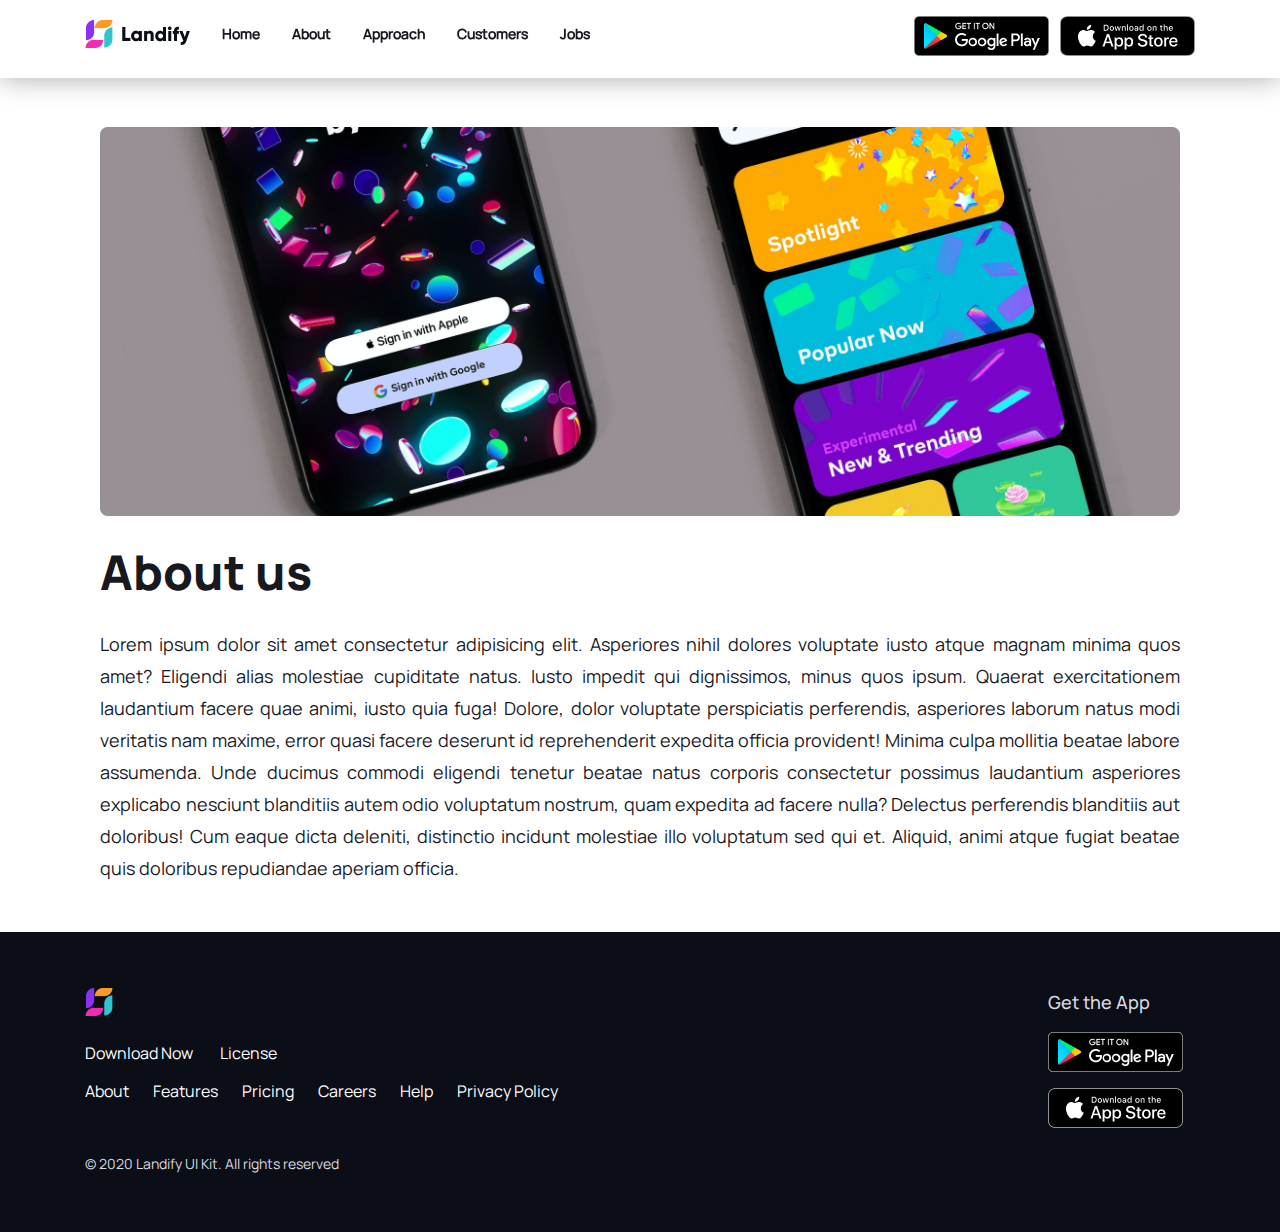
==== about.html @ fb7fad54 "first commit" ====
<!DOCTYPE html>
<html lang="en">

<head>
    <meta charset="UTF-8">
    <meta name="viewport" content="width=device-width, initial-scale=1.0">
    <title>Landify Project</title>
    <link rel="icon" href="img/Logo.png">
    <!-- icons -->
    <link rel="stylesheet" href="https://use.fontawesome.com/releases/v5.15.1/css/all.css" integrity="sha384-vp86vTRFVJgpjF9jiIGPEEqYqlDwgyBgEF109VFjmqGmIY/Y4HV4d3Gp2irVfcrp" crossorigin="anonymous">
    <link rel="stylesheet" href="bootstrap-icons-1.2.2/font/bootstrap-icons.css">
    <!-- bootstrap css -->
    <link rel="stylesheet" href="css/bootstrap.min.css">
    <!-- font css -->
    <link rel="stylesheet" href="css/font.css">
    <!-- owl css -->
    <link rel="stylesheet" href="plugins/owl-carousel/owl.carousel.min.css">
    <link rel="stylesheet" href="plugins/owl-carousel/owl.theme.default.min.css">
    <!-- animate css -->
    <link rel="stylesheet" href="plugins/wow/animate.min.css">
    <!-- own css -->
    <link rel="stylesheet" href="css/style.css">
    <link rel="stylesheet" href="css/responsive.css">
</head>

<body>
    <header class="py-2 py-md-3">
        <div class="container">
            <div class="row">
                <div class="col-12 col-lg-8">
                    <div class="d-flex align-items-center justify-content-between justify-content-lg-start">
                        <a href="index.html" class="mr-3"><img src="img/logo-dark.png" alt="logo"></a>
                        <ul class="nav align-items-center">
                            <li>
                                <a href="index.html" class="nav-link">Home</a>
                            </li>
                            <li>
                                <a href="about.html" class="nav-link">About</a>
                            </li>

                            <li>
                                <a href="approach.html" class="nav-link">Approach</a>
                            </li>
                            <li>
                                <a href="clients.html" class="nav-link">Customers</a>
                            </li>
                            <li>
                                <a href="jobs.html" class="nav-link">Jobs</a>
                            </li>
                        </ul>
                        <div class="hamburger-menu"><i class="bi bi-justify"></i></div>
                    </div>
                </div>
                <div class="col-12 col-lg-4">
                    <div class="d-flex justify-content-end">
                        <div class="store-items">
                            <a href="#" class="mr-2"><img src="img/google-play.png" alt="google-play"></a>
                            <a href="#"><img src="img/app-store.png" alt="google-play"></a>
                        </div>
                    </div>
                </div>
            </div>
        </div>
    </header>
    <div class="header-fixed"></div>
    <main>
        <section id="about">
            <div class="container">
                <div class="py-3 py-md-4 py-lg-5 ">
                    <div class="col-12">
                        <div>
                            <div class="about-head overflow-hidden wow fadeInDown">
                                <img src="img/about1.png" alt="about-png">
                            </div>
                            <div class="main-title">
                                <h2 class="my-2 my-md-3 my-lg-4  wow fadeInUp">About us</h2>
                                <div class="text-justify wow fadeInUp
                                ">
                                    Lorem ipsum dolor sit amet consectetur adipisicing elit. Asperiores nihil dolores voluptate iusto atque magnam minima quos amet? Eligendi alias molestiae cupiditate natus. Iusto impedit qui dignissimos, minus quos ipsum. Quaerat exercitationem laudantium
                                    facere quae animi, iusto quia fuga! Dolore, dolor voluptate perspiciatis perferendis, asperiores laborum natus modi veritatis nam maxime, error quasi facere deserunt id reprehenderit expedita officia provident! Minima
                                    culpa mollitia beatae labore assumenda. Unde ducimus commodi eligendi tenetur beatae natus corporis consectetur possimus laudantium asperiores explicabo nesciunt blanditiis autem odio voluptatum nostrum, quam expedita
                                    ad facere nulla? Delectus perferendis blanditiis aut doloribus! Cum eaque dicta deleniti, distinctio incidunt molestiae illo voluptatum sed qui et. Aliquid, animi atque fugiat beatae quis doloribus repudiandae aperiam
                                    officia.
                                </div>
                            </div>
                        </div>
                    </div>
                </div>
            </div>
        </section>

    </main>

    <footer>
        <div class="container">
            <div class="row">
                <div class="col-12 col-md-8">
                    <div class="f-left d-flex flex-column flex-md-column align-items-center align-items-md-start">
                        <a class="foot-logo"><img src="img/Logo.png" alt="logo"></a>
                        <div class="f-links">
                            <a href="#">Download Now</a>
                            <a href="#">License</a>
                        </div>
                        <ul class="nav flex-column flex-md-row text-center text-md-left">
                            <li>
                                <a href="#">About</a>
                            </li>
                            <li>
                                <a href="#">Features</a>
                            </li>
                            <li>
                                <a href="#">Pricing</a>
                            </li>
                            <li>
                                <a href="#">Careers</a>
                            </li>
                            <li>
                                <a href="#">Help</a>
                            </li>
                            <li>
                                <a href="#">Privacy Policy</a>
                            </li>
                        </ul>
                    </div>
                </div>
                <div class="col-12 col-md-4 d-flex justify-content-center justify-content-md-end">
                    <div class="pr-app text-center text-md-left">
                        <span>Get the App</span>
                        <div class="pr-app-items">
                            <a href="#" class="pr-app-logo overflow-hidden mt-2 mt-lg-3 d-block"><img src="img/pr-app1.png" alt="app"></a>
                            <a href="#" class="pr-app-logo overflow-hidden mt-2 mt-lg-3 d-block"><img src="img/pr-app2.png" alt="app"></a>
                        </div>
                    </div>
                </div>
            </div>
            <div class="copyr text-center text-md-left">
                © 2020 Landify UI Kit. All rights reserved
            </div>
    </footer>


    <script src="js/jquery-3.5.1.min.js"></script>
    <script src="js/popper.min.js"></script>
    <script src="js/bootstrap.min.js"></script>
    <!-- owl carousel -->
    <script src="plugins/owl-carousel/owl.carousel.min.js"></script>
    <!-- wow js -->
    <script src="plugins/wow/wow.min.js"></script>
    <!-- own script -->
    <script src="js/script.js"></script>


</body>

</html>
---- css/font.css ----
@font-face {
    font-family: "azn";
    src: url(fonts/AZN.ttf);
}


/* 200 */

@font-face {
    font-family: Manrope-ExtraLight;
    src: url(../css/fonts/Manrope-ExtraLight.ttf);
}


/* 300 */

@font-face {
    font-family: Manrope-Light;
    src: url(../css/fonts/Manrope-Light.ttf);
}


/* 400 */

@font-face {
    font-family: Manrope-Regular;
    src: url(../css/fonts/Manrope-Regular.ttf);
}


/* 500 */

@font-face {
    font-family: Manrope-Medium;
    src: url(../css/fonts/Manrope-Medium.ttf);
}


/* 600 */

@font-face {
    font-family: Manrope-SemiBold;
    src: url(../css/fonts/Manrope-SemiBold.ttf);
}


/* 700 */

@font-face {
    font-family: Manrope-Bold;
    src: url(../css/fonts/Manrope-Bold.ttf);
}


/* 800 */

@font-face {
    font-family: Manrope-ExtraBold;
    src: url(../css/fonts/Manrope-ExtraBold.ttf);
}
---- css/style.css ----
body {
    font-family: Manrope-Regular;
}

.mb-40 {
    margin-bottom: 2.5rem;
}

.title-second h3 {
    color: #18191F;
    font-size: 2.5rem;
    line-height: 3.375rem;
    font-family: Manrope-ExtraBold;
}

.title-second div {
    color: #18191F;
    font-size: 1.125rem;
    line-height: 2rem;
    font-family: Manrope-Regular;
}


/* header */

header {
    position: fixed;
    width: 100%;
    top: 0;
    left: 0;
    z-index: 9999;
    background-color: #fff;
    -webkit-box-shadow: 0px 2px 27px 0px rgba(0, 0, 0, 0.3);
    -moz-box-shadow: 0px 2px 27px 0px rgba(0, 0, 0, 0.3);
    box-shadow: 0px 2px 27px 0px rgba(0, 0, 0, 0.3);
}

.header-fixed {
    height: 79px;
}

header .nav li .nav-link {
    color: #18191F;
    font-size: 0.875rem;
    line-height: 1.25rem;
    font-family: Manrope-Medium;
    font-weight: 700;
    text-transform: capitalize;
    position: relative;
    overflow: hidden;
    display: block;
    transition: .7s all;
}

header .nav li .nav-link:before {
    content: '';
    width: 30px;
    position: absolute;
    border-bottom: 2px solid #8C30F5;
    bottom: 0;
    right: 350px;
    transition: .7s all;
}

header .nav li .nav-link:hover:before {
    right: 10px;
}

header .nav li .nav-link:hover {
    color: #8C30F5;
}

header .nav li button {
    background: transparent;
    border: none transparent;
    outline: none;
}

.hamburger-menu {
    display: none;
    font-size: 2rem;
}

.store-items a {
    display: inline-block;
    width: 135px;
    height: 40px;
    overflow: hidden;
}

.store-items a img {
    width: 100%;
    height: 100%;
    object-fit: cover;
    object-position: center;
}


/* main-area */

#main-area {
    background: url(../img/bg-hero.png) no-repeat center;
    background-size: cover;
}

#main-area h1 {
    color: #18191F;
    font-size: 4.375rem;
    line-height: 5.625rem;
    font-family: Manrope-ExtraBold;
}

.main-img {
    height: 604px;
    max-width: 280px;
}

.main-img img {
    width: 100%;
    height: 100%;
    object-fit: contain;
    object-position: center;
}

.lmain-btn {
    display: inline-block;
    background: #8C30F5;
    border: 3px solid #8C30F5;
    padding: 16px 40px;
    min-width: 196px;
    text-align: center;
    text-decoration: none !important;
    color: #fff;
    font-size: 1.25rem;
    line-height: 1.875rem;
    font-family: Manrope-Bold;
    margin-top: 2rem;
    transition: all .4s ease;
}

.lmain-btn:hover {
    border: 3px solid #8C30F5;
    color: #8C30F5;
    background: #f6f9ff;
}


/* partners */

.partners-container {
    margin-top: 32px;
    padding-top: 32px;
    padding-right: 24px;
    border-top: 1px solid rgba(0, 0, 0, .1);
    border-bottom: 1px solid rgba(0, 0, 0, .1);
}

.partners {
    position: relative;
}

.partner-item img {
    width: 100%;
    height: 28px;
    object-fit: contain;
}

#partner .owl-nav .owl-prev span {
    color: black;
    position: absolute;
    bottom: 20px;
    left: -15px;
    font-size: 40px;
    opacity: .2;
}

#partner .owl-nav .owl-next span {
    position: absolute;
    color: black;
    bottom: 20px;
    right: -15px;
    font-size: 40px;
    opacity: .2;
}

#partner .owl-nav .owl-prev span:hover,
#partner .owl-nav .owl-next span:hover {
    opacity: .7;
    color: #8C30F5;
}


/* features */

#features {
    margin-top: 4rem;
}

.features-item {
    margin-bottom: 4rem;
}

.features-head h2 {
    color: #18191F;
    font-size: 3rem;
    line-height: 4rem;
    font-family: Manrope-ExtraBold;
}

.features-head div {
    color: #18191F;
    font-size: 1.125rem;
    line-height: 2rem;
    font-family: Manrope-Regular;
    max-width: 540px;
}

.f-logo {
    width: 32px;
    height: 32px;
    overflow: hidden;
}

.f-logo img {
    width: 100%;
    height: 100%;
    object-fit: contain;
    object-position: center;
}

.features-item h5 {
    color: #18191F;
    font-size: 1.5rem;
    line-height: 2rem;
    font-family: Manrope-SemiBold;
}

.features-item div {
    color: #18191F;
    font-size: 1rem;
    line-height: 1.625rem;
    font-family: Manrope-Regular;
}


/*  customers */

#customers {
    background: #D5FAFC;
    padding-top: 8rem;
    padding-bottom: 5rem;
}

.main-title {
    max-width: 445px;
    position: relative;
}

.main-title .quotes-bg {
    position: absolute;
    top: -56px;
    left: -88px;
    z-index: 1;
    opacity: .3;
}

.main-title h2 {
    color: #18191F;
    font-size: 3rem;
    line-height: 4rem;
    font-family: Manrope-ExtraBold;
    position: relative;
    z-index: 2;
}

.main-title div,
.customers-text,
.customers-txt {
    color: #18191F;
    font-size: 1.125rem;
    line-height: 2rem;
    font-family: Manrope-Regular;
}

.cleft-item,
.cright-item {
    max-width: 350px;
    background: #fff;
    padding: 2rem;
    border-radius: 8px;
    -webkit-box-shadow: 0px 10px 20px 0px rgba(41, 41, 42, 0.07);
    -moz-box-shadow: 0px 10px 20px 0px rgba(41, 41, 42, 0.07);
    box-shadow: 0px 10px 20px 0px rgba(41, 41, 42, 0.07);
}

.customers-logo {
    margin-bottom: 2rem;
}

.customers-desc p {
    color: #18191F;
    font-size: 1.125rem;
    line-height: 1.75rem;
    font-family: Manrope-Bold;
}

.customers-desc span {
    color: #969BAB;
    font-size: .875rem;
    line-height: 1.5rem;
    font-family: Manrope-Medium;
}

.customers-text {
    max-width: 254px;
}

.cright-item {
    max-width: 445px;
    margin-bottom: 32px;
}

.cus-width-none {
    max-width: none;
}

.cright-item-bottom {
    max-width: 350px;
}


/* achivments */

#achivments {
    padding-top: 5rem;
    padding-bottom: 5rem;
}

.ach-item {
    max-width: 255px;
}

.ach-logo img {
    width: 40px;
    height: 40px;
}

.ach-desc h4 {
    color: #18191F;
    font-size: 1.75rem;
    line-height: 2.5rem;
    font-family: Manrope-ExtraBold;
}

.ach-desc span {
    color: #18191F;
    font-size: 1rem;
    line-height: 1.625rem;
    font-family: Manrope-Regular;
}


/* headline */

#headline {
    padding-top: 4rem;
    padding-bottom: 4rem;
}

.headline-img {
    background: #F1E4FF;
    border-radius: 8px;
}

.headline-img img {
    width: 100%;
    object-fit: contain;
    object-position: bottom;
}

.ach-px-5 {
    padding-left: 3rem;
    padding-right: 3rem;
}

.headline-btn,
.head-line-btn i {
    color: #8C30F5;
    font-size: 1.25rem;
    line-height: 1.875rem;
    font-family: Manrope-Bold;
    min-width: 145px;
}

.headline-btn:hover {
    background: -webkit-linear-gradient( #ccaaf0, #2ec5ce, #8C30F5);
    -webkit-background-clip: text;
    -webkit-text-fill-color: transparent;
}

#headline .title-second h3 {
    margin: 0;
}

#headline .title-second div {
    margin-top: 2rem;
    margin-bottom: 2rem;
}


/* fashion */

#fashion {
    padding-top: 64px;
    padding-bottom: 64px;
}

.fashion-bg img {
    width: 100%;
    height: 100%;
    object-fit: cover;
    object-position: center;
}


/* projects */

#projects {
    padding-top: 64px;
    padding-bottom: 64px;
    background: #2EC5CE;
}

.pr-app span {
    color: #18191F;
    font-size: 18px;
    line-height: 28px;
    font-family: Manrope-Medium;
}

.pr-app-logo {
    margin-right: 12px;
}

.pr-img1 {
    position: relative;
    top: -64px;
}

.pr-img2 {
    position: relative;
    top: 70px;
    left: -50px;
}

.pr-img1 img,
.pr-img2 img {
    object-fit: contain;
    object-position: center;
    width: 100%;
    height: 100%;
}


/* footer */

footer {
    padding-top: 56px;
    padding-bottom: 56px;
    background: #0B0D17;
}

.f-links {
    margin-top: 24px;
    margin-bottom: 12px;
}

.f-links a {
    color: #fff;
    font-size: 16px;
    line-height: 26px;
    font-family: Manrope-Regular;
    transition: all .5s ease;
    margin-right: 24px;
}

.f-links a:hover {
    opacity: .5;
    text-decoration: none;
}

footer .f-left ul {
    padding: 0;
}

footer .pr-app span {
    color: #D9DBE1;
}

footer .nav li a {
    color: #fff;
    font-size: 16px;
    line-height: 26px;
    font-family: Manrope-Regular;
    transition: all .5s ease;
    margin-right: 24px;
}

footer .nav li a:hover {
    color: #8C30F5;
    text-decoration: none;
}

.copyr {
    color: #D9DBE1;
    font-size: 14px;
    line-height: 24px;
    font-family: Manrope-Regular;
    margin-top: 24px;
}


/* about html */

#about .main-title {
    max-width: 100%;
    width: 100%;
}

.about-head img {
    width: 100%;
    height: 100%;
    object-position: cover;
    object-position: center;
}


/* clients */

#clients {
    padding-top: 64px;
    padding-bottom: 64px;
}

.clients-item {
    overflow: hidden;
    -webkit-filter: grayscale(100%);
    filter: grayscale(100%);
    transition: all .5s ease;
}

.clients-item:hover {
    -webkit-filter: grayscale(0);
    filter: grayscale(0);
}

.clients-item img {
    width: 100%;
    height: 100%;
    object-fit: contain;
    object-position: center;
}

#about .main-title .fadeInUp,
#about .main-title .fadeInDown {
    animation-duration: 1s;
}
---- css/responsive.css ----
/* x < 576px */

@media screen and (max-width: 576px) {
    /* header */
    header ul,
    header .store-items {
        display: none !important;
    }
    .hamburger-menu {
        display: block;
        font-size: 1.5rem;
    }
    .header-fixed {
        height: 52px;
    }
    /* main-area */
    .main-left-items,
    .main-left-item {
        justify-content: center !important;
        text-align: center !important;
    }
    #main-area h1 {
        font-size: 1.5rem;
        line-height: 2rem;
        margin-top: 2rem;
        max-width: 350px;
    }
    .lmain-btn {
        padding: 2px 20px;
        font-size: 1rem;
        margin-top: 0;
        min-width: 150px;
    }
    .main-img {
        height: 250px;
        margin: 10px auto;
    }
    /* owl carousel */
    .owl-carousel .owl-item img {
        width: 85%;
        margin-left: 10px;
    }
    /* features */
    #features {
        margin-top: 1rem;
    }
    .features-item {
        margin-bottom: 1.5rem;
    }
    .features-head h2 {
        font-size: 1.5rem;
        line-height: 2.5rem;
    }
    .features-head div {
        font-size: 0.8125rem;
        line-height: 1.3rem;
        max-width: 400px;
    }
    .f-logo {
        width: 25px;
        height: 25px;
    }
    .features-item h5 {
        font-size: 1.3rem;
    }
    .features-item div {
        font-size: .8rem;
        line-height: 1.2rem;
    }
    /* customers */
    #customers {
        padding-top: 3rem;
        padding-bottom: 0;
    }
    .cleft-item {
        margin-bottom: 2rem;
    }
    .cleft-item,
    .cright-item {
        max-width: 100%;
        width: 100%;
    }
    .customers-logo {
        margin-bottom: 1rem;
    }
    .quotes-mini {
        max-height: 10px;
    }
    .main-title h2,
    .title-second h3 {
        font-size: 1.8rem;
        line-height: 2rem;
    }
    .customers-logo img {
        max-height: 30px;
    }
    .main-title div,
    .customers-text,
    .customers-txt,
    .title-second div {
        font-size: .8rem;
        line-height: 1.4rem;
    }
    .customers-text {
        max-width: 100%;
    }
    .customers-desc p {
        font-size: .825rem;
        line-height: 1.4rem;
    }
    .customers-desc span {
        font-size: .8rem;
        line-height: 1rem;
    }
    #customers .quotes-bg {
        top: -8px;
        left: -14px;
    }
    #customers .quotes-bg img {
        max-height: 28px;
    }
    /* achivments */
    #achivments {
        padding-top: 2rem;
        padding-bottom: 2rem;
    }
    .ach-desc h4 {
        color: #18191F;
        font-size: 1.1rem;
        line-height: 1.5rem;
        font-family: Manrope-ExtraBold;
    }
    .ach-desc span {
        color: #18191F;
        font-size: .7rem;
        line-height: 1rem;
        font-family: Manrope-Regular;
    }
    .ach-mb-0 {
        margin-bottom: 0;
    }
    .ach-bb {
        border-bottom: 1px solid rgba(0, 0, 0, .1);
        padding: 1.25rem 0;
    }
    .mb-16 {
        margin-bottom: 1rem;
    }
    /* headline */
    #headline {
        padding-top: 1rem;
        padding-bottom: 1rem;
    }
    .headline-img {
        margin-bottom: 1rem;
    }
    .headline-img img {
        max-height: 200px;
    }
    #headline .title-second div {
        margin-top: 1rem;
        margin-bottom: 1rem;
    }
    .headline-btn {
        font-size: .9rem;
    }
    .ach-px-5 {
        padding: 0;
    }
    /* fashion */
    #fashion {
        padding-top: 16px;
        padding-bottom: 16px;
    }
    /* projects */
    #projects {
        padding-top: 32px;
        padding-bottom: 16px;
    }
    .pr-img2 {
        position: relative;
        top: 64px;
        left: -123px;
    }
    /* footer */
    footer {
        padding-top: 24px;
        padding-bottom: 24px;
    }
    .f-links {
        margin-top: 18px;
        margin-bottom: 4px;
    }
    .f-links a {
        font-size: 14px;
    }
    footer .nav li a {
        font-size: 12px;
        margin-right: 0;
    }
    .copyr {
        font-size: 12px;
        margin-top: 14px;
    }
    footer .pr-app span {
        font-size: 14px;
    }
    .pr-app-logo img {
        height: 35px;
    }
    /* clients */
    #clients {
        padding-top: 32px;
        padding-bottom: 8px;
    }
}


/* 576 > x > 768px */

@media screen and (min-width: 576px) and (max-width: 768px) {
    /* general */
    .main-title {
        max-width: 100%;
    }
    /* header */
    header ul,
    header .store-items {
        display: none !important;
    }
    .header-fixed {
        height: 59px;
    }
    .hamburger-menu {
        display: block;
        font-size: 1.8rem;
    }
    /* main-area */
    #main-area h1 {
        font-size: 2rem;
        line-height: 3rem;
    }
    .lmain-btn {
        padding: 3px 15px;
        min-width: 170px;
        font-size: 1rem;
        margin-top: 10px;
    }
    .main-img {
        height: 300px;
        margin: 10px auto;
    }
    /* features */
    #features {
        margin-top: 2rem;
    }
    .features-item {
        margin-bottom: 2.5rem;
    }
    .features-head h2 {
        font-size: 2rem;
        line-height: 2.5rem;
    }
    .features-head div {
        font-size: .9rem;
        line-height: 1.5rem;
    }
    .f-logo {
        width: 28px;
        height: 28px;
    }
    .features-item h5 {
        font-size: 1.3rem;
    }
    .features-item div {
        font-size: .9rem;
        line-height: 1.3rem;
    }
    /* customers */
    #customers {
        padding-top: 5rem;
        padding-bottom: 1rem;
    }
    .cleft-item {
        margin-bottom: 2rem;
    }
    .cleft-item,
    .cright-item {
        max-width: 100%;
        width: 100%;
    }
    .main-title h2,
    .title-second h3 {
        font-size: 2rem;
        line-height: 2.5rem;
    }
    .customers-logo img {
        max-height: 30px;
    }
    .main-title div,
    .customers-text,
    .customers-txt,
    .title-second div {
        font-size: .8rem;
        line-height: 1.4rem;
    }
    .customers-text {
        max-width: 100%;
    }
    .customers-desc p {
        font-size: .825rem;
        line-height: 1.4rem;
    }
    .customers-desc span {
        font-size: .8rem;
        line-height: 1rem;
    }
    #customers .quotes-bg {
        top: -15px;
        left: -38px;
    }
    #customers .quotes-bg img {
        max-height: 45px;
    }
    /* achivments */
    #achivments {
        padding-top: 2rem;
        padding-bottom: 2rem;
    }
    .ach-desc h4 {
        color: #18191F;
        font-size: 1.2rem;
        line-height: 2rem;
        font-family: Manrope-ExtraBold;
    }
    .ach-desc span {
        color: #18191F;
        font-size: .8rem;
        line-height: 1rem;
        font-family: Manrope-Regular;
    }
    .ach-mb-0 {
        margin-bottom: 0;
    }
    .ach-bb {
        border-bottom: 1px solid rgba(0, 0, 0, .1);
        padding: 1.25rem 0;
    }
    /* headline */
    #headline {
        padding-top: 1rem;
        padding-bottom: 1rem;
    }
    .headline-img {
        margin-bottom: 1rem;
    }
    .headline-img img {
        max-height: 250px;
    }
    #headline .title-second div {
        margin-top: 1rem;
        margin-bottom: 1rem;
    }
    .headline-btn {
        font-size: .9rem;
    }
    .ach-px-5 {
        padding: 0;
    }
    /* fashion */
    #fashion {
        padding-top: 16px;
        padding-bottom: 16px;
    }
    /* projects */
    #projects {
        padding-top: 32px;
        padding-bottom: 32px;
    }
    .pr-img2 {
        position: relative;
        top: 64px;
        left: -123px;
    }
    /* footer */
    footer {
        padding-top: 32px;
        padding-bottom: 32px;
    }
    .f-links {
        margin-top: 18px;
        margin-bottom: 4px;
    }
    .f-links a {
        font-size: 14px;
    }
    footer .nav li a {
        font-size: 12px;
        margin-right: 0;
    }
    .copyr {
        font-size: 12px;
        margin-top: 14px;
    }
    footer .pr-app span {
        font-size: 14px;
    }
    .pr-app-logo img {
        height: 35px;
    }
    /* clients */
    #clients {
        padding-top: 32px;
        padding-bottom: 32px;
    }
}


/* 768 > x > 992px */

@media screen and (min-width: 768px) and (max-width: 992px) {
    /* header */
    header ul,
    header .store-items {
        display: none !important;
    }
    .hamburger-menu {
        display: block;
    }
    /* main-area */
    #main-area h1 {
        font-size: 2.5rem;
        line-height: 3rem;
    }
    .lmain-btn {
        padding: 10px 15px;
        min-width: 200px;
        font-size: 1.2rem;
        margin-top: 10px;
    }
    #main-area .main-img {
        height: 400px;
        margin: 27px auto;
    }
    /* features */
    #features {
        margin-top: 3rem;
    }
    .features-item {
        margin-bottom: 48px;
    }
    .features-head h2 {
        font-size: 2.1rem;
        line-height: 2.5rem;
    }
    .features-head div {
        font-size: .925rem;
        line-height: 1.5rem;
    }
    .f-logo {
        width: 30px;
        height: 30px;
    }
    .features-item h5 {
        font-size: 1.35rem;
    }
    .features-item div {
        font-size: .9rem;
        line-height: 1.4rem;
    }
    /* customers */
    #customers {
        padding-top: 6rem;
        padding-bottom: 1rem;
    }
    .main-title h2,
    .title-second h3 {
        font-size: 2.3rem;
        line-height: 3.3rem;
    }
    .main-title div,
    .customers-text,
    .customers-txt,
    .title-second div {
        font-size: .9rem;
        line-height: 1.6rem;
    }
    .customers-desc p {
        font-size: .9rem;
        line-height: 1.4rem;
    }
    .customers-desc span {
        font-size: .8rem;
        line-height: 1rem;
    }
    #customers .quotes-bg {
        top: -20px;
        left: -45px;
    }
    #customers .quotes-bg img {
        max-height: 65px;
    }
    /* achvments */
    #achivments {
        padding-top: 2rem;
        padding-bottom: 2rem;
    }
    .ach-desc h4 {
        color: #18191F;
        font-size: 1.3rem;
        line-height: 1rem;
        font-family: Manrope-ExtraBold;
    }
    .ach-desc span {
        color: #18191F;
        font-size: .61rem;
        line-height: 1rem;
        font-family: Manrope-Regular;
    }
    /* headline */
    #headline {
        padding-top: 2rem;
        padding-bottom: 2rem;
    }
    .headline-img {
        margin-bottom: 2rem;
    }
    .headline-img img {
        max-height: 300px;
    }
    #headline .title-second div {
        margin-top: 1rem;
        margin-bottom: 1rem;
    }
    .headline-btn {
        font-size: 1rem;
    }
    /* fashion */
    #fashion {
        padding-top: 32px;
        padding-bottom: 32px;
    }
    /* projects */
    #projects {
        padding-bottom: 0;
    }
    /* footer */
    footer {
        padding-top: 32px;
        padding-bottom: 32px;
    }
    .f-links {
        margin-top: 18px;
        margin-bottom: 4px;
    }
    .f-links a {
        font-size: 14px;
    }
    footer .nav li a {
        font-size: 12px;
        margin-right: 14px;
    }
    .copyr {
        font-size: 12px;
        margin-top: 14px;
    }
    footer .pr-app span {
        font-size: 16px;
    }
    .pr-app-logo img {
        height: 35px;
    }
    /* clients */
    #clients {
        padding-top: 32px;
        padding-bottom: 32px;
    }
}


/* 992 > x > 1200px */

@media screen and (min-width: 992px) and (max-width: 1200px) {
    /* main-area */
    #main-area h1 {
        font-size: 3.5rem;
        line-height: 4.5rem;
    }
    .lmain-btn {
        padding: 10px 20px;
        font-size: 1.4rem;
    }
    #main-area .main-img {
        height: 500px;
        margin: 35px auto;
    }
    /* features */
    #features {
        margin-top: 3.2rem;
    }
    .features-head h2 {
        font-size: 2.5rem;
        line-height: 2.7rem;
    }
    .features-head div {
        font-size: 1rem;
        line-height: 1.5rem;
    }
    .features-item h5 {
        font-size: 1.4rem;
    }
    .features-item div {
        font-size: .95rem;
        line-height: 1.4rem;
    }
    /* customers */
    #customers {
        padding-bottom: 64px;
    }
    .main-title h2,
    .title-second h3 {
        font-size: 2.5rem;
        line-height: 3.5rem;
    }
    .main-title div,
    .customers-text,
    .customers-txt,
    .title-second div {
        font-size: 1rem;
        line-height: 1.7rem;
    }
    /* achivement */
    #achivments {
        padding-top: 48px;
        padding-bottom: 48px;
    }
    /* headloine */
    #headline {
        padding-top: 48px;
        padding-bottom: 48px;
    }
    /* fashion */
    #fashion {
        padding-top: 48px;
        padding-bottom: 48px;
    }
    /* projects */
    #projects {
        padding-bottom: 0;
    }
    /* clients */
    #clients {
        padding-top: 48px;
        padding-bottom: 48px;
    }
}
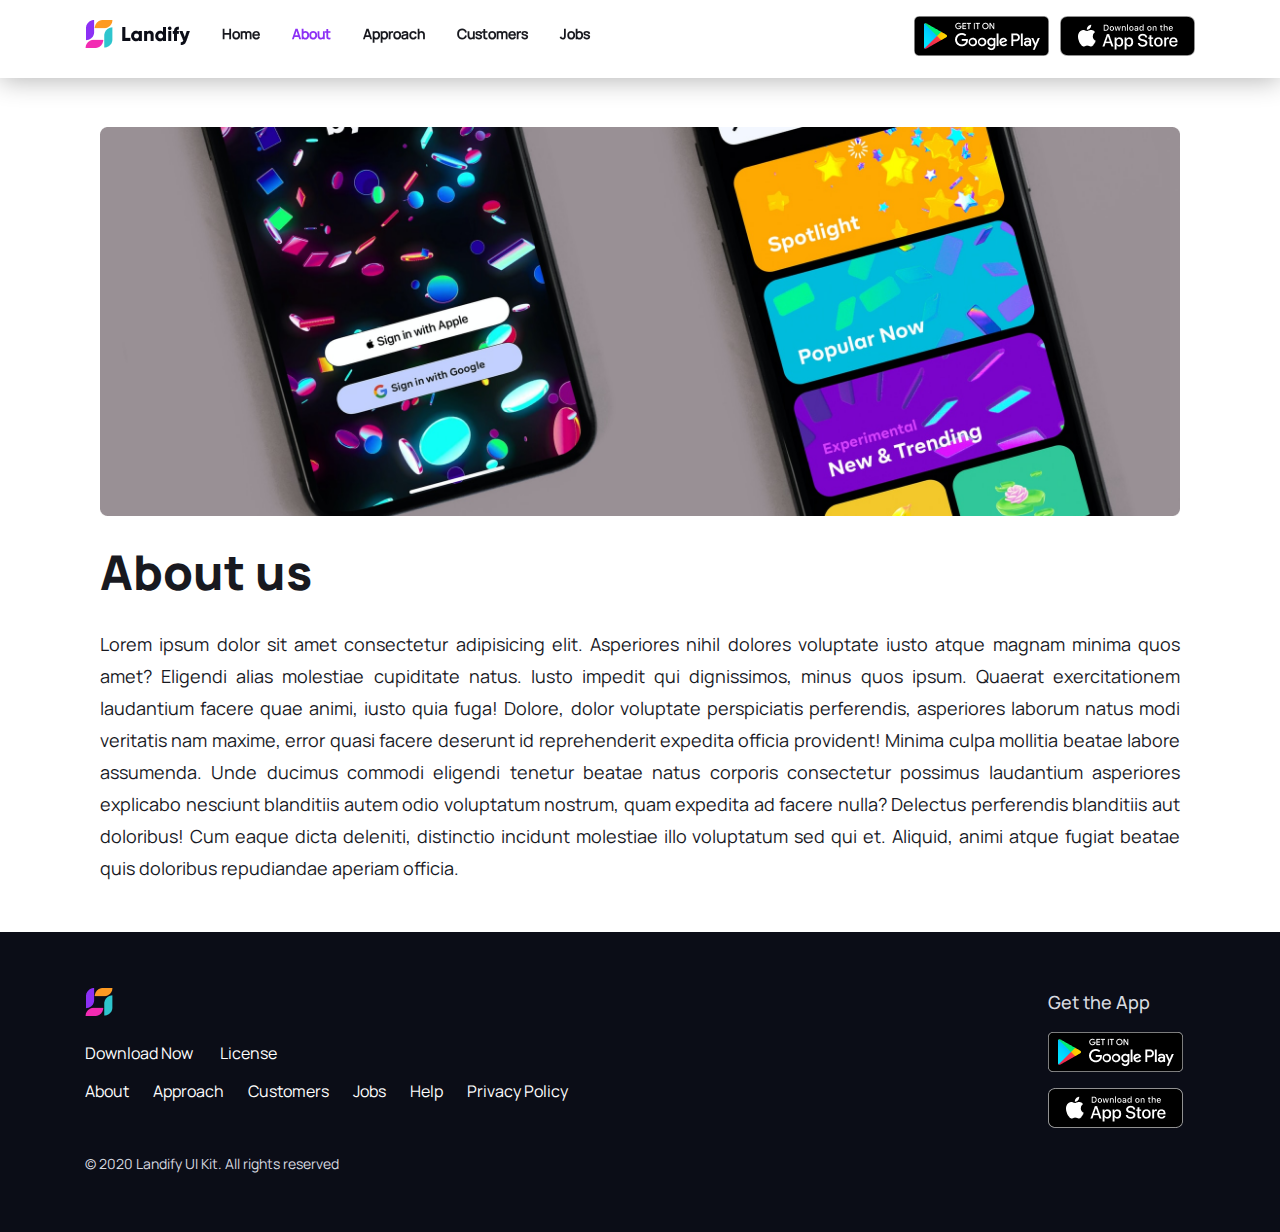
==== commit 7234e3b1: "first commit" ====
--- a/about.html
+++ b/about.html
@@ -4,7 +4,7 @@
 <head>
     <meta charset="UTF-8">
     <meta name="viewport" content="width=device-width, initial-scale=1.0">
-    <title>Landify Project</title>
+    <title>About | Landify Project</title>
     <link rel="icon" href="img/Logo.png">
     <!-- icons -->
     <link rel="stylesheet" href="https://use.fontawesome.com/releases/v5.15.1/css/all.css" integrity="sha384-vp86vTRFVJgpjF9jiIGPEEqYqlDwgyBgEF109VFjmqGmIY/Y4HV4d3Gp2irVfcrp" crossorigin="anonymous">
@@ -30,24 +30,25 @@
                 <div class="col-12 col-lg-8">
                     <div class="d-flex align-items-center justify-content-between justify-content-lg-start">
                         <a href="index.html" class="mr-3"><img src="img/logo-dark.png" alt="logo"></a>
-                        <ul class="nav align-items-center">
-                            <li>
-                                <a href="index.html" class="nav-link">Home</a>
-                            </li>
-                            <li>
-                                <a href="about.html" class="nav-link">About</a>
-                            </li>
-
-                            <li>
-                                <a href="approach.html" class="nav-link">Approach</a>
-                            </li>
-                            <li>
-                                <a href="clients.html" class="nav-link">Customers</a>
-                            </li>
-                            <li>
-                                <a href="jobs.html" class="nav-link">Jobs</a>
-                            </li>
-                        </ul>
+                        <div class="lhead-nav">
+                            <ul class="nav align-items-center">
+                                <li>
+                                    <a href="index.html" class="nav-link">Home</a>
+                                </li>
+                                <li>
+                                    <a href="about.html" class="nav-link l-active">About</a>
+                                </li>
+                                <li>
+                                    <a href="approach.html" class="nav-link">Approach</a>
+                                </li>
+                                <li>
+                                    <a href="clients.html" class="nav-link">Customers</a>
+                                </li>
+                                <li>
+                                    <a href="jobs.html" class="nav-link">Jobs</a>
+                                </li>
+                            </ul>
+                        </div>
                         <div class="hamburger-menu"><i class="bi bi-justify"></i></div>
                     </div>
                 </div>
@@ -103,16 +104,16 @@
                         </div>
                         <ul class="nav flex-column flex-md-row text-center text-md-left">
                             <li>
-                                <a href="#">About</a>
+                                <a href="about.html">About</a>
                             </li>
                             <li>
-                                <a href="#">Features</a>
+                                <a href="approach.html">Approach</a>
                             </li>
                             <li>
-                                <a href="#">Pricing</a>
+                                <a href="clients.html">Customers</a>
                             </li>
                             <li>
-                                <a href="#">Careers</a>
+                                <a href="jobs.html">Jobs</a>
                             </li>
                             <li>
                                 <a href="#">Help</a>
--- a/css/style.css
+++ b/css/style.css
@@ -66,8 +66,9 @@
     right: 10px;
 }
 
-header .nav li .nav-link:hover {
-    color: #8C30F5;
+header .nav li .nav-link:hover,
+header ul li .l-active {
+    color: #8C30F5 !important;
 }
 
 header .nav li button {
@@ -440,6 +441,21 @@
 
 .pr-app-logo {
     margin-right: 12px;
+    transition: all .4s ease;
+}
+
+#projects .pr-app-logo:hover {
+    transform: scale(1.1);
+    -webkit-box-shadow: 0px 5px 16px -9px rgba(0, 0, 0, 1);
+    -moz-box-shadow: 0px 5px 16px -9px rgba(0, 0, 0, 1);
+    box-shadow: 0px 5px 16px -9px rgba(0, 0, 0, 1);
+}
+
+footer .pr-app-logo:hover {
+    transform: scale(1.1);
+    -webkit-box-shadow: 0px 0px 35px -9px rgba(140, 48, 245, 1);
+    -moz-box-shadow: 0px 0px 35px -9px rgba(140, 48, 245, 1);
+    box-shadow: 0px 0px 35px -9px rgba(140, 48, 245, 1);
 }
 
 .pr-img1 {
@@ -552,6 +568,9 @@
 .clients-item:hover {
     -webkit-filter: grayscale(0);
     filter: grayscale(0);
+    -webkit-box-shadow: 0px 0px 16px 0px rgba(140, 48, 245, 1);
+    -moz-box-shadow: 0px 0px 16px 0px rgba(140, 48, 245, 1);
+    box-shadow: 0px 0px 16px 0px rgba(140, 48, 245, 1);
 }
 
 .clients-item img {
@@ -561,7 +580,330 @@
     object-position: center;
 }
 
+
+/* clients-comment */
+
+#clients-comment {
+    background: #D5FAFC;
+    padding-top: 80px;
+    padding-bottom: 80px;
+}
+
+#clients-comment .nav-pills .nav-link.active,
+.nav-pills .show>.nav-link {
+    background: none;
+    -webkit-box-shadow: 0px 0px 38px 0px rgba(140, 48, 245, 1);
+    -moz-box-shadow: 0px 0px 38px 0px rgba(140, 48, 245, 1);
+    box-shadow: 0px 0px 38px 0px rgba(140, 48, 245, 1);
+}
+
+#clients-comment .nav-pills .nav-link {
+    border-radius: 50%;
+}
+
+#clients-comment .nav .nav-link {
+    padding: 0 !important;
+    margin-right: 40px;
+    margin-left: 40px;
+}
+
+.cc-items {
+    max-width: 854px;
+    margin: auto;
+}
+
+.cc-comment {
+    color: #18191F;
+    font-size: 18px;
+    line-height: 32px;
+    font-family: Manrope-Regular;
+    padding: 32px;
+    margin-bottom: 36px;
+    border-radius: 10px;
+    background: #fff;
+    -webkit-box-shadow: 0px 30px 40px 0px rgba(212, 217, 232, 0.2);
+    -moz-box-shadow: 0px 30px 40px 0px rgba(212, 217, 232, 0.2);
+    box-shadow: 0px 30px 40px 0px rgba(212, 217, 232, 0.2);
+}
+
+.cc-comment img {
+    margin-right: 20px;
+}
+
+.cc-profile-desc p {
+    color: #18191F;
+    font-size: 18px;
+    line-height: 18px;
+    font-family: Manrope-Bold;
+    margin: 0;
+}
+
+.cc-profile-desc span {
+    color: #18191F;
+    font-size: 14px;
+    line-height: 24px;
+    font-family: Manrope-Regular;
+}
+
+
+/* landify-start */
+
+#landify-start {
+    padding-top: 64px;
+    padding-bottom: 64px;
+    background: #D5FAFC;
+}
+
+.landify-start-items {
+    background: #2EC5CE;
+    border-radius: 16px;
+}
+
+.ls-right .lsr-right img {
+    transform: scale(1.5);
+}
+
+.ls-left {
+    padding: 48px 0 0 48px;
+}
+
+.ls-left p {
+    color: #18191F;
+    font-size: 20px;
+    line-height: 30px;
+    font-family: Manrope-Medium;
+}
+
+.ls-left .ls-btn {
+    color: #8C30F5;
+    font-size: 20px;
+    line-height: 30px;
+    font-family: Manrope-Bold;
+    background: #fff;
+    border-radius: 8px;
+    padding: 16px;
+    margin-top: 32px;
+    margin-bottom: 48px;
+}
+
+
+/* jobs */
+
+#jobs {
+    padding-top: 80px;
+    padding-bottom: 80px;
+}
+
+.jobs-title {
+    color: #18191F;
+    font-size: 48px;
+    line-height: 64px;
+    font-family: Manrope-ExtraBold;
+    margin-bottom: 0;
+}
+
+.jp-40 {
+    padding: 0 40px;
+}
+
+.jobs-item {
+    margin-top: 80px;
+    transition: all .5s ease;
+}
+
+.jobs-item-right {
+    margin-bottom: 80px;
+    transition: all .5s ease;
+}
+
+.jobs-item:hover,
+.jobs-item-right:hover {
+    text-decoration: none !important;
+}
+
+.jobs-item:hover .jobs-img img,
+.jobs-item-right:hover .jobs-img img {
+    transform: scale(1.2);
+}
+
+.jobs-img {
+    border-radius: 8px;
+}
+
+.jobs-img img {
+    width: 100%;
+    height: 100%;
+    object-fit: cover;
+    object-position: center;
+    transition: all .5s ease;
+}
+
+.jobs-desc {
+    margin-top: 24px;
+}
+
+.jobs-desc h4 {
+    color: #18191F;
+    font-size: 28px;
+    line-height: 40px;
+    font-family: Manrope-ExtraBold;
+    margin-bottom: 8px;
+}
+
+.jobs-desc span {
+    color: #18191F;
+    font-size: 18px;
+    line-height: 32px;
+    font-family: Manrope-Regular;
+}
+
+.j-btn {
+    display: flex;
+    align-items: center;
+    color: #8C30F5;
+    font-size: 20px;
+    line-height: 30px;
+    font-family: Manrope-Bold;
+    transition: all .4s ease;
+}
+
+.j-btn:hover {
+    text-decoration: none !important;
+    opacity: .7;
+    color: #8C30F5;
+}
+
+
+/* error */
+
+#landify-error {
+    min-height: 49.5vh;
+    background: #ccaaf0;
+}
+
+#landify-error .main-title {
+    max-width: 100%;
+}
+
+
+/* ourAppr desc */
+
+#ourAppr,
+#how-it-work {
+    padding-top: 64px;
+    padding-bottom: 80px;
+}
+
+#ourAppr .main-title,
+#how-it-work .main-title {
+    max-width: 100%;
+}
+
+#ourAppr .main-title h2,
+#how-it-work .main-title h2 {
+    margin-bottom: 56px;
+}
+
+.ourAppr-logo img:first-child {
+    width: 100%;
+    height: 100%;
+    object-fit: contain;
+}
+
+.ourAppr-desc h4 {
+    color: #18191F;
+    font-size: 18px;
+    line-height: 28px;
+    font-family: Manrope-Bold;
+}
+
+.ourAppr-desc small {
+    color: #18191F;
+    font-size: 16px;
+    line-height: 26px;
+    font-family: Manrope-Regular;
+}
+
+
+/* how-it-work */
+
+.hw-img img {
+    width: 80%;
+    height: 100%;
+    object-fit: contain;
+    object-position: center;
+}
+
+.hw-desc h3 {
+    color: #18191F;
+    font-size: 24px;
+    line-height: 32px;
+    font-family: Manrope-SemiBold;
+}
+
+.hw-desc span {
+    color: #18191F;
+    font-size: 16px;
+    line-height: 26px;
+    font-family: Manrope-Regular;
+}
+
+
+/* appr headline */
+
+.appr-cons {
+    color: #2ec5ce;
+    font-size: 14px;
+    line-height: 18px;
+    font-family: Manrope-ExtraBold;
+    letter-spacing: 2px;
+    text-transform: uppercase;
+}
+
+.appr-hd-img {
+    background: none;
+}
+
+
+/* ANIMATIONS  */
+
+#projects .fadeInDown,
+#projects .fadeInUp,
+#projects .fadeIn {
+    animation-duration: 1.8s;
+}
+
+#clients-comment .slideInUp {
+    animation-duration: 1s;
+}
+
+#achivments .rubberBand {
+    animation-duration: 1.2s;
+}
+
 #about .main-title .fadeInUp,
-#about .main-title .fadeInDown {
-    animation-duration: 1s;
+#about .fadeInDown,
+#partner .fadeIn,
+#customers .fadeIn,
+#customers .slideInLeft,
+#customers .slideInUp,
+#customers .slideInRight,
+#jobs .slideInLeft,
+#jobs .slideInRight,
+#jobs .fadeIn,
+#jobs .flipInX,
+#landify-error .fadeInDown,
+#headline .rotateInDownRight {
+    animation-duration: 2s;
+}
+
+#main-area .main-left-item .slideInDown,
+#main-area .main-left-item .slideInUp,
+#main-area .slideInRight,
+#ourAppr .bounceIn,
+#ourAppr .bounceInLeft,
+#ourAppr .bounceInRight,
+#headline .rotateInDownLeft,
+#how-it-work .fadeIn {
+    animation-duration: 3s;
 }--- a/css/responsive.css
+++ b/css/responsive.css
@@ -2,16 +2,36 @@
 
 @media screen and (max-width: 576px) {
     /* header */
-    header ul,
     header .store-items {
         display: none !important;
+    }
+    .header-fixed {
+        height: 52px;
     }
     .hamburger-menu {
         display: block;
         font-size: 1.5rem;
     }
-    .header-fixed {
-        height: 52px;
+    header .lhead-nav {
+        position: fixed;
+        width: 100%;
+        height: 100vh;
+        background: #ccaaf0;
+        top: 50px;
+        left: 0;
+        -webkit-transform: translate(-100%);
+        transform: translate(-100%);
+        transition: .5s;
+    }
+    header .lhead-show {
+        transform: translate(0) !important;
+        -webkit-transform: translate(0) !important;
+    }
+    header .lhead-nav ul {
+        flex-direction: column !important;
+        align-items: center;
+        text-align: center;
+        padding-top: 20px;
     }
     /* main-area */
     .main-left-items,
@@ -212,6 +232,138 @@
     #clients {
         padding-top: 32px;
         padding-bottom: 8px;
+    }
+    /* clients-comment */
+    #clients-comment {
+        padding-top: 48px;
+        padding-bottom: 32px;
+    }
+    #clients-comment ul .nav-item {
+        padding: 16px 0px;
+    }
+    #clients-comment ul {
+        margin: 0 !important;
+    }
+    #clients-comment .nav .nav-link {
+        margin-right: 20px;
+        margin-left: 20px;
+    }
+    .cc-comment {
+        font-size: .8rem;
+        line-height: 1.4rem;
+        margin-bottom: 30px;
+    }
+    .cc-comment img {
+        margin-right: 9px;
+    }
+    .cc-profile-desc p {
+        font-size: .825rem;
+        line-height: 1.4rem;
+    }
+    .cc-profile-desc span {
+        font-size: .8rem;
+        line-height: 1rem;
+    }
+    /* landify-start */
+    #landify-start {
+        padding-top: 32px;
+        padding-bottom: 32px;
+    }
+    #landify-start .ls-left p {
+        font-size: .8rem;
+        line-height: 1.4rem;
+    }
+    .ls-left {
+        padding: 24px 0;
+        text-align: center;
+    }
+    .ls-left .ls-btn {
+        font-size: 14px;
+        line-height: 9px;
+        margin-top: 0;
+        margin-bottom: 0;
+    }
+    .ls-right .lsr-right img {
+        transform: scale(1);
+        margin-bottom: 24px;
+    }
+    /* jobs */
+    #jobs {
+        padding-top: 32px;
+        padding-bottom: 32px;
+    }
+    .jobs-title {
+        font-size: 32px;
+        line-height: 34px;
+    }
+    .jobs-item {
+        margin-top: 32px;
+    }
+    .jobs-item-right {
+        margin-bottom: 32px;
+    }
+    .jobs-desc h4 {
+        font-size: 18px;
+        line-height: 16px;
+    }
+    .jobs-desc span {
+        font-size: 13px;
+        line-height: 16px;
+    }
+    .j-btn {
+        font-size: 15px;
+    }
+    .jp-10 {
+        padding: 0px 10px;
+    }
+    .jobs-img {
+        max-height: 350px;
+    }
+    .jp-32 {
+        padding-top: 32px;
+    }
+    /* ourAppr */
+    #ourAppr,
+    #how-it-work {
+        padding-top: 16px;
+        padding-bottom: 32px;
+    }
+    #ourAppr .main-title h2,
+    #how-it-work .main-title h2 {
+        margin-bottom: 32px !important;
+    }
+    .ourAppr-desc h4 {
+        font-size: 14px;
+        line-height: 16px;
+    }
+    .ourAppr-desc small {
+        font-size: 12px;
+        line-height: 7px;
+    }
+    /* how it work */
+    .hw-desc h3 {
+        font-size: 14px;
+        line-height: 32px;
+    }
+    .hw-desc span {
+        font-size: 12px;
+        line-height: 21px;
+    }
+    .hw-img img {
+        width: 50%;
+    }
+    /* appr headline */
+    .appr-cons {
+        font-size: 11px;
+    }
+    footer ul {
+        display: none !important;
+    }
+    /* ANIMATIONS */
+    #main-area .main-left-item .slideInDown,
+    #main-area .main-left-item .slideInUp,
+    #main-area .fadeIn {
+        animation-duration: 2s;
     }
 }
 
@@ -224,7 +376,6 @@
         max-width: 100%;
     }
     /* header */
-    header ul,
     header .store-items {
         display: none !important;
     }
@@ -234,6 +385,27 @@
     .hamburger-menu {
         display: block;
         font-size: 1.8rem;
+    }
+    header .lhead-nav {
+        position: fixed;
+        width: 100%;
+        height: 100vh;
+        background: #ccaaf0;
+        top: 59px;
+        left: 0;
+        -webkit-transform: translate(-100%);
+        transform: translate(-100%);
+        transition: .5s;
+    }
+    header .lhead-show {
+        transform: translate(0) !important;
+        -webkit-transform: translate(0) !important;
+    }
+    header .lhead-nav ul {
+        flex-direction: column !important;
+        align-items: center;
+        text-align: center;
+        padding-top: 20px;
     }
     /* main-area */
     #main-area h1 {
@@ -412,6 +584,114 @@
     #clients {
         padding-top: 32px;
         padding-bottom: 32px;
+    }
+    /* clients-comment */
+    #clients-comment {
+        padding-top: 48px;
+        padding-bottom: 32px;
+    }
+    #clients-comment ul .nav-item {
+        padding: 24px 16px;
+    }
+    #clients-comment ul {
+        margin: 0 !important;
+    }
+    .cc-comment {
+        font-size: .8rem;
+        line-height: 1.4rem;
+        margin-bottom: 30px;
+    }
+    .cc-profile-desc p {
+        font-size: .825rem;
+        line-height: 1.4rem;
+    }
+    .cc-profile-desc span {
+        font-size: .8rem;
+        line-height: 1rem;
+    }
+    /* landify-start */
+    #landify-start {
+        padding-top: 32px;
+        padding-bottom: 32px;
+    }
+    #landify-start .ls-left p {
+        font-size: .8rem;
+        line-height: 1.3rem;
+    }
+    .ls-left .ls-btn {
+        font-size: 14px;
+        line-height: 9px;
+        margin-top: 16px;
+        margin-bottom: 24px;
+    }
+    .ls-right .lsr-right img {
+        transform: scale(1);
+    }
+    .ls-left {
+        padding: 32px 0 0 8px;
+    }
+    /* jobs */
+    #jobs {
+        padding-top: 32px;
+        padding-bottom: 32px;
+    }
+    .jobs-title {
+        font-size: 32px;
+        line-height: 34px;
+    }
+    .jobs-item {
+        margin-top: 32px;
+    }
+    .jobs-item-right {
+        margin-bottom: 32px;
+    }
+    .jobs-desc h4 {
+        font-size: 18px;
+        line-height: 16px;
+    }
+    .jobs-desc span {
+        font-size: 13px;
+        line-height: 16px;
+    }
+    .j-btn {
+        font-size: 15px;
+    }
+    .jp-10 {
+        padding: 0px 10px;
+    }
+    /* ourAppr */
+    #ourAppr,
+    #how-it-work {
+        padding-top: 32px;
+        padding-bottom: 32px;
+    }
+    #ourAppr .main-title h2,
+    #how-it-work .main-title h2 {
+        margin-bottom: 32px;
+    }
+    .ourAppr-desc h4 {
+        font-size: 16px;
+        line-height: 16px;
+    }
+    .ourAppr-desc small {
+        font-size: 13px;
+        line-height: 7px;
+    }
+    /* how it work */
+    .hw-desc h3 {
+        font-size: 18px;
+        line-height: 32px;
+    }
+    .hw-desc span {
+        font-size: 13px;
+        line-height: 21px;
+    }
+    /* appr headline */
+    .appr-cons {
+        font-size: 13px;
+    }
+    footer ul {
+        display: none !important;
     }
 }
 
@@ -420,12 +700,32 @@
 
 @media screen and (min-width: 768px) and (max-width: 992px) {
     /* header */
-    header ul,
     header .store-items {
         display: none !important;
     }
     .hamburger-menu {
         display: block;
+    }
+    header .lhead-nav {
+        position: fixed;
+        width: 100%;
+        height: 100vh;
+        background: #ccaaf0;
+        top: 80px;
+        left: 0;
+        -webkit-transform: translate(-100%);
+        transform: translate(-100%);
+        transition: .5s;
+    }
+    header .lhead-show {
+        transform: translate(0) !important;
+        -webkit-transform: translate(0) !important;
+    }
+    header .lhead-nav ul {
+        flex-direction: column !important;
+        align-items: center;
+        text-align: center;
+        padding-top: 20px;
     }
     /* main-area */
     #main-area h1 {
@@ -574,6 +874,95 @@
     #clients {
         padding-top: 32px;
         padding-bottom: 32px;
+    }
+    /* clients-comment */
+    .cc-comment {
+        font-size: .9rem;
+        line-height: 1.6rem;
+    }
+    .cc-profile-desc p {
+        font-size: .9rem;
+        line-height: 1.4rem;
+    }
+    .cc-profile-desc span {
+        font-size: .8rem;
+        line-height: 1rem;
+    }
+    /* landify-start */
+    #landify-start {
+        padding-top: 32px;
+        padding-bottom: 32px;
+    }
+    #landify-start .ls-left p {
+        font-size: .9rem;
+        line-height: 1.6rem;
+    }
+    .ls-left .ls-btn {
+        font-size: 16px;
+        line-height: 16px;
+        margin-top: 24px;
+        margin-bottom: 32px;
+    }
+    .ls-right .lsr-right img {
+        transform: scale(1.2);
+    }
+    /* jobs */
+    #jobs {
+        padding-top: 48px;
+        padding-bottom: 48px;
+    }
+    .jobs-title {
+        font-size: 36px;
+        line-height: 40px;
+    }
+    .jobs-item {
+        margin-top: 48px;
+    }
+    .jobs-item-right {
+        margin-bottom: 48px;
+    }
+    .jobs-desc h4 {
+        font-size: 20px;
+        line-height: 22px;
+    }
+    .jobs-desc span {
+        font-size: 15px;
+        line-height: 20px;
+    }
+    .j-btn {
+        font-size: 16px;
+        line-height: 20px;
+    }
+    .jp-10 {
+        padding: 0px 10px;
+    }
+    /* ourAppr */
+    #ourAppr,
+    #how-it-work {
+        padding-top: 32px;
+        padding-bottom: 32px;
+    }
+    #ourAppr .main-title h2 {
+        margin-bottom: 48px;
+    }
+    .ourAppr-desc h4 {
+        font-size: 16px;
+        line-height: 16px;
+    }
+    .ourAppr-desc small {
+        font-size: 13px;
+        line-height: 7px;
+    }
+    /* how it work */
+    #how-it-work .main-title h2 {
+        margin-bottom: 32px;
+    }
+    .hw-desc h3 {
+        font-size: 21px;
+        line-height: 18px;
+    }
+    .hw-desc span {
+        font-size: 14px;
     }
 }
 
@@ -653,4 +1042,66 @@
         padding-top: 48px;
         padding-bottom: 48px;
     }
+    /* landify-start */
+    #landify-start .ls-left p {
+        font-size: 1rem;
+        line-height: 1.7rem;
+    }
+    .ls-left .ls-btn {
+        font-size: 18px;
+        line-height: 22px;
+    }
+    /* jobs */
+    #jobs {
+        padding-top: 64px;
+        padding-bottom: 64px;
+    }
+    .jobs-title {
+        font-size: 40px;
+        line-height: 42px;
+    }
+    .jobs-item {
+        margin-top: 64px;
+    }
+    .jobs-item-right {
+        margin-bottom: 64px;
+    }
+    .jobs-desc h4 {
+        font-size: 24px;
+        line-height: 28px;
+    }
+    .jobs-desc span {
+        font-size: 16px;
+        line-height: 27px;
+    }
+    .j-btn {
+        font-size: 18px;
+        line-height: 26px;
+    }
+    /* ourAppr */
+    #ourAppr,
+    #how-it-work {
+        padding-top: 48px;
+        padding-bottom: 56px;
+    }
+    .ourAppr-desc h4 {
+        font-size: 17px;
+        line-height: 24px;
+    }
+    .ourAppr-desc small {
+        font-size: 15px;
+        line-height: 24px;
+    }
+    /* how it work */
+    #how-it-work .main-title h2 {
+        margin-bottom: 48px;
+    }
+    .hw-desc h3 {
+        font-size: 23px;
+        line-height: 27px;
+    }
+    .hw-desc span {
+        font-size: 15px;
+        line-height: 23px;
+    }
 }